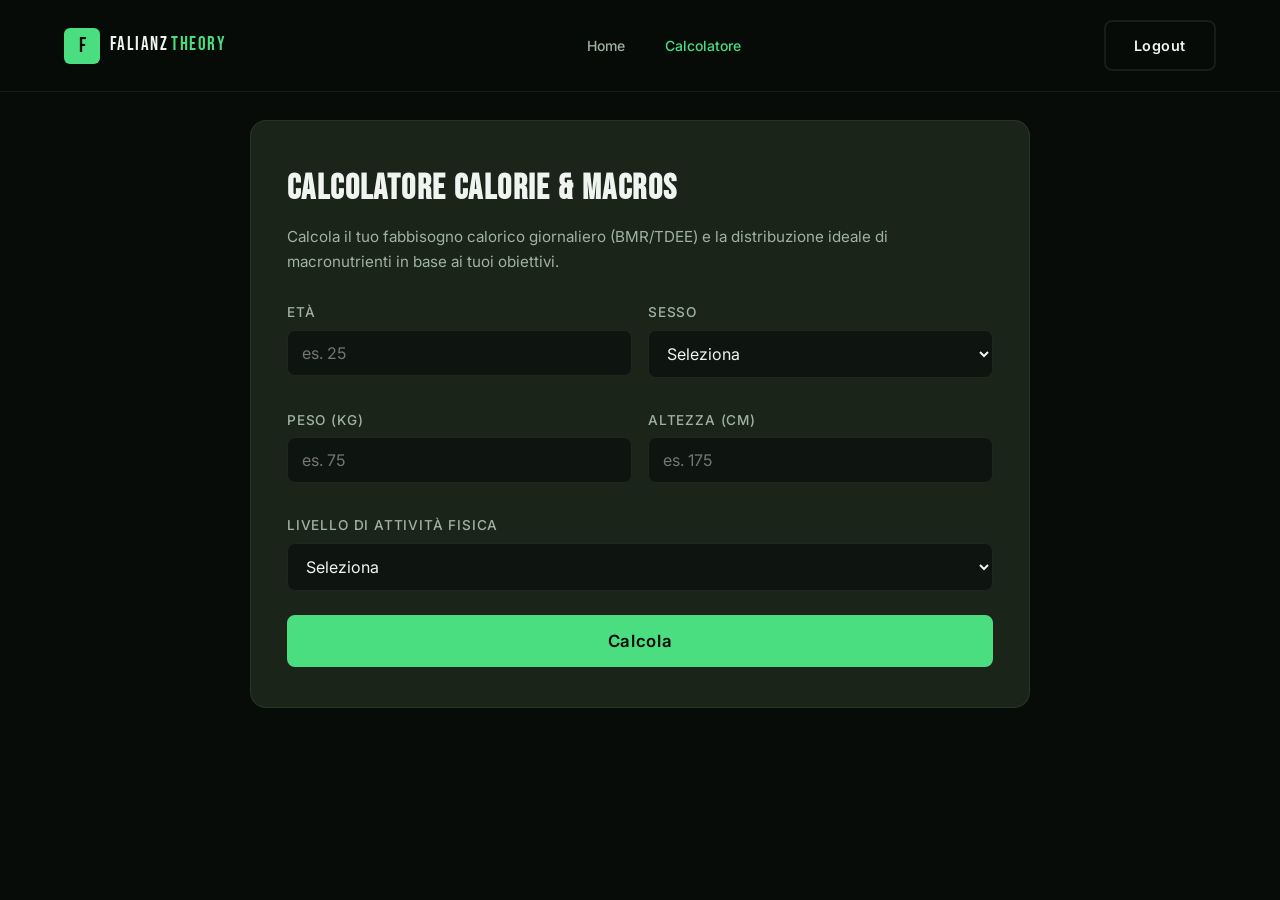
==== calcolatore.html @ c1ad94a3 "fix" ====
<!doctype html>
<html lang="it">
  <head>
    <meta charset="UTF-8" />
    <meta name="viewport" content="width=device-width, initial-scale=1.0" />
    <link rel="preconnect" href="https://fonts.googleapis.com" />
    <link rel="preconnect" href="https://fonts.gstatic.com" crossorigin />
    <link href="https://fonts.googleapis.com/css2?family=Bebas+Neue&family=Inter:wght@300;400;500;600;700&display=swap" rel="stylesheet" />
    <link rel="stylesheet" href="style.css" />
    <link rel="stylesheet" href="calcolatore.css" />
    <title>Calcolatore Calorie — Falianz Theory</title>
  </head>
  <body>
    <nav class="nav">
      <div class="nav__logo">
        <span class="nav__logo-mark">F</span>
        <span class="nav__logo-text">FALIANZ<em>THEORY</em></span>
      </div>
      <ul class="nav__links">
        <li><a href="index.php">Home</a></li>
        <li><a href="calcolatore.html" class="nav__link--active">Calcolatore</a></li>
      </ul>
      <a href="logout.php" class="btn btn--outline">Logout</a>
    </nav>

    <!-- MAIN -->
    <main class="calc-main">
      <div class="calc-container">
        <div class="calc-card">
          <h1 class="calc-title">Calcolatore Calorie &amp; Macros</h1>
          <p class="calc-desc">Calcola il tuo fabbisogno calorico giornaliero (BMR/TDEE) e la distribuzione ideale di macronutrienti in base ai tuoi obiettivi.</p>

          <form id="calcForm" class="calc-form">
            <div class="form-row">
              <div class="form-group">
                <label for="eta">Età</label>
                <input type="number" id="eta" name="eta" min="10" max="120" required placeholder="es. 25" />
              </div>
              <div class="form-group">
                <label for="sesso">Sesso</label>
                <select id="sesso" name="sesso" required>
                  <option value="">Seleziona</option>
                  <option value="maschio">Maschio</option>
                  <option value="femmina">Femmina</option>
                </select>
              </div>
            </div>

            <div class="form-row">
              <div class="form-group">
                <label for="peso">Peso (kg)</label>
                <input type="number" id="peso" name="peso" min="20" max="400" step="0.1" required placeholder="es. 75" />
              </div>
              <div class="form-group">
                <label for="altezza">Altezza (cm)</label>
                <input type="number" id="altezza" name="altezza" min="100" max="250" step="1" required placeholder="es. 175" />
              </div>
            </div>

            <div class="form-group">
              <label for="attivita">Livello di attività fisica</label>
              <select id="attivita" name="attivita" required>
                <option value="">Seleziona</option>
                <option value="1.2">Sedentario (poco o nessun esercizio)</option>
                <option value="1.375">Leggero (1-3 gg/settimana)</option>
                <option value="1.55">Moderato (3-5 gg/settimana)</option>
                <option value="1.725">Intenso (6-7 gg/settimana)</option>
                <option value="1.9">Molto intenso (lavoro fisico + training)</option>
              </select>
            </div>

            <button type="submit" class="btn btn--primary calc-submit">Calcola</button>
          </form>
        </div>

        <!-- RISULTATI -->
        <div id="risultati" class="calc-results">
          <div class="result-kpi">
            <div class="kpi-card">
              <span class="kpi-label">BMR</span>
              <span class="kpi-value" id="bmrVal">—</span>
              <span class="kpi-unit">kcal</span>
            </div>
            <div class="kpi-card">
              <span class="kpi-label">TDEE</span>
              <span class="kpi-value" id="tdeeVal">—</span>
              <span class="kpi-unit">kcal</span>
            </div>
          </div>

          <div class="macro-section">
            <h2 class="macro-title">Distribuzione raccomandata</h2>
            <div class="macro-bar-group">
              <div class="macro-bar">
                <span class="macro-bar__label">Proteine</span>
                <div class="macro-track">
                  <div class="macro-fill macro-fill--pro" id="proFill" style="width:0%"></div>
                </div>
                <span class="macro-bar__val" id="proVal">0 g</span>
              </div>
              <div class="macro-bar">
                <span class="macro-bar__label">Grassi</span>
                <div class="macro-track">
                  <div class="macro-fill macro-fill--fat" id="fatFill" style="width:0%"></div>
                </div>
                <span class="macro-bar__val" id="fatVal">0 g</span>
              </div>
              <div class="macro-bar">
                <span class="macro-bar__label">Carboidrati</span>
                <div class="macro-track">
                  <div class="macro-fill macro-fill--carbs" id="carbsFill" style="width:0%"></div>
                </div>
                <span class="macro-bar__val" id="carbsVal">0 g</span>
              </div>
            </div>
          </div>
        </div>
      </div>
    </main>

    <script src="calcolatore.js"></script>
  </body>
</html>
---- style.css ----
:root {
  --green:        #4ade80;
  --green-dark:   #16a34a;
  --green-dim:    rgba(74, 222, 128, 0.12);
  --gold:         #f59e0b;
  --gold-dim:     rgba(245, 158, 11, 0.15);
  --bg:           #080c09;
  --bg-2:         #0e1410;
  --bg-3:         #141d15;
  --surface:      #1a2419;
  --surface-2:    #1f2d21;
  --border:       rgba(255,255,255,0.07);
  --text:         #f0f4f1;
  --text-2:       #9fb3a1;
  --text-3:       #5c7360;
  --font-display: 'Bebas Neue', sans-serif;
  --font-body:    'Inter', system-ui, sans-serif;
  --radius:       16px;
  --radius-sm:    8px;
  --ease:         cubic-bezier(0.25, 0.46, 0.45, 0.94);
}

/* ── RESET ───────────────────────────────────────────── */
*, *::before, *::after { box-sizing: border-box; margin: 0; padding: 0; }

html { scroll-behavior: smooth; }

body {
  font-family: var(--font-body);
  background: var(--bg);
  color: var(--text);
  line-height: 1.6;
  -webkit-font-smoothing: antialiased;
}

img { display: block; width: 100%; height: 100%; object-fit: cover; }

ul { list-style: none; }

a { text-decoration: none; color: inherit; }


.text-accent { color: var(--green); }

.label {
  display: inline-block;
  font-size: 0.75rem;
  font-weight: 600;
  letter-spacing: 0.18em;
  text-transform: uppercase;
  color: var(--green);
  margin-bottom: 1rem;
}


.btn {
  display: inline-flex;
  align-items: center;
  justify-content: center;
  gap: 0.5rem;
  padding: 0.75rem 1.75rem;
  border-radius: var(--radius-sm);
  font-family: var(--font-body);
  font-size: 0.9rem;
  font-weight: 600;
  letter-spacing: 0.04em;
  cursor: pointer;
  transition: all 0.25s var(--ease);
  white-space: nowrap;
  border: 2px solid transparent;
}

.btn--primary {
  background: var(--green);
  color: #060a07;
  border-color: var(--green);
}
.btn--primary:hover {
  background: #22c55e;
  border-color: #22c55e;
  transform: translateY(-2px);
  box-shadow: 0 8px 24px rgba(74, 222, 128, 0.35);
}

.btn--outline {
  background: transparent;
  color: var(--text);
  border-color: var(--border);
}
.btn--outline:hover {
  border-color: var(--green);
  color: var(--green);
  transform: translateY(-2px);
}

.btn--ghost {
  background: rgba(255,255,255,0.06);
  color: var(--text);
  border-color: transparent;
  backdrop-filter: blur(8px);
}
.btn--ghost:hover {
  background: rgba(255,255,255,0.12);
  transform: translateY(-2px);
}


.nav {
  position: fixed;
  top: 0;
  left: 0;
  right: 0;
  z-index: 100;
  display: flex;
  align-items: center;
  justify-content: space-between;
  padding: 1.25rem 5%;
  background: rgba(8, 12, 9, 0.7);
  backdrop-filter: blur(20px);
  border-bottom: 1px solid var(--border);
}

.nav__logo {
  display: flex;
  align-items: center;
  gap: 0.6rem;
}

.nav__logo-mark {
  display: flex;
  align-items: center;
  justify-content: center;
  width: 36px;
  height: 36px;
  background: var(--green);
  color: #060a07;
  font-family: var(--font-display);
  font-size: 1.3rem;
  border-radius: 6px;
  flex-shrink: 0;
}

.nav__logo-text {
  font-family: var(--font-display);
  font-size: 1.2rem;
  letter-spacing: 0.08em;
  color: var(--text);
}
.nav__logo-text em {
  font-style: normal;
  color: var(--green);
  margin-left: 0.15em;
}

.nav__links {
  display: flex;
  gap: 2.5rem;
}
.nav__links a {
  font-size: 0.875rem;
  font-weight: 500;
  color: var(--text-2);
  transition: color 0.2s;
}
.nav__links a:hover { color: var(--text); }
.nav__link--active { color: var(--green) !important; }


.hero {
  position: relative;
  min-height: 100vh;
  display: flex;
  flex-direction: column;
  justify-content: center;
  padding: 0 5%;
  overflow: hidden;
}

.hero__media {
  position: absolute;
  inset: 0;
  z-index: 0;
}

.hero__img {
  width: 100%;
  height: 100%;
  object-fit: cover;
  object-position: center 30%;
  transform: scale(1.04);
  animation: heroZoom 14s var(--ease) infinite alternate;
}

@keyframes heroZoom {
  from { transform: scale(1.04); }
  to   { transform: scale(1.12); }
}

.hero__overlay {
  position: absolute;
  inset: 0;
  background:
    linear-gradient(to right, rgba(8,12,9,0.92) 45%, rgba(8,12,9,0.3) 100%),
    linear-gradient(to top, rgba(8,12,9,0.8) 0%, transparent 50%);
}

.hero__content {
  position: relative;
  z-index: 1;
  max-width: 640px;
  padding-top: 6rem;
  animation: fadeUp 0.9s var(--ease) both;
}

@keyframes fadeUp {
  from { opacity: 0; transform: translateY(32px); }
  to   { opacity: 1; transform: translateY(0); }
}

.hero__eyebrow {
  font-size: 0.85rem;
  font-weight: 500;
  letter-spacing: 0.2em;
  text-transform: uppercase;
  color: var(--green);
  margin-bottom: 1rem;
}

.hero__title {
  font-family: var(--font-display);
  font-size: clamp(4rem, 9vw, 9rem);
  line-height: 0.9;
  letter-spacing: 0.02em;
  color: var(--text);
  margin-bottom: 1.5rem;
}

.hero__title--accent { color: var(--green); }

.hero__sub {
  font-size: 1.15rem;
  font-weight: 300;
  color: var(--text-2);
  line-height: 1.7;
  margin-bottom: 2.5rem;
}

.hero__actions {
  display: flex;
  gap: 1rem;
  flex-wrap: wrap;
}

.hero__stats {
  position: relative;
  z-index: 1;
  display: flex;
  align-items: center;
  gap: 2.5rem;
  margin-top: 5rem;
  padding: 1.5rem 2rem;
  background: rgba(14, 20, 16, 0.7);
  backdrop-filter: blur(16px);
  border: 1px solid var(--border);
  border-radius: var(--radius);
  width: fit-content;
  animation: fadeUp 0.9s 0.2s var(--ease) both;
}

.stat { display: flex; flex-direction: column; }

.stat__num {
  font-family: var(--font-display);
  font-size: 2.4rem;
  color: var(--text);
  line-height: 1;
}

.stat__label {
  font-size: 0.78rem;
  color: var(--text-3);
  letter-spacing: 0.06em;
  margin-top: 0.2rem;
}

.stat__divider {
  width: 1px;
  height: 40px;
  background: var(--border);
  flex-shrink: 0;
}


.about {
  padding: 7rem 5%;
  background: var(--bg-2);
}

.about__inner {
  max-width: 1200px;
  margin: 0 auto;
  display: grid;
  grid-template-columns: 1fr 1fr;
  gap: 5rem;
  align-items: start;
}

.about__title {
  font-family: var(--font-display);
  font-size: clamp(2.5rem, 4vw, 4.5rem);
  line-height: 1;
  letter-spacing: 0.02em;
  color: var(--text);
  margin-bottom: 1.25rem;
}

.about__text p {
  color: var(--text-2);
  font-size: 1.05rem;
  line-height: 1.8;
  max-width: 480px;
}

.about__pillars {
  display: flex;
  flex-direction: column;
  gap: 1.5rem;
}

.pillar {
  display: flex;
  flex-direction: column;
  gap: 0.4rem;
  padding: 1.5rem;
  background: var(--surface);
  border: 1px solid var(--border);
  border-radius: var(--radius);
  transition: border-color 0.3s, transform 0.3s var(--ease);
}
.pillar:hover {
  border-color: rgba(74, 222, 128, 0.3);
  transform: translateX(6px);
}

.pillar__icon {
  font-size: 1.1rem;
  color: var(--green);
  margin-bottom: 0.25rem;
}

.pillar h3 {
  font-size: 1.05rem;
  font-weight: 600;
  color: var(--text);
}

.pillar p {
  font-size: 0.9rem;
  color: var(--text-2);
  line-height: 1.6;
}


.pricing {
  padding: 7rem 5%;
  background: var(--bg);
}

.pricing__header {
  max-width: 600px;
  margin: 0 auto 4rem;
  text-align: center;
}

.pricing__title {
  font-family: var(--font-display);
  font-size: clamp(2.8rem, 5vw, 5rem);
  line-height: 1;
  letter-spacing: 0.02em;
  color: var(--text);
  margin-bottom: 1rem;
}

.pricing__sub {
  color: var(--text-2);
  font-size: 1rem;
  line-height: 1.7;
}

.cards {
  max-width: 1100px;
  margin: 0 auto;
  display: grid;
  grid-template-columns: repeat(3, 1fr);
  gap: 1.5rem;
  align-items: center;
}


.card {
  position: relative;
  background: var(--surface);
  border: 1px solid var(--border);
  border-radius: var(--radius);
  padding: 2.5rem 2rem;
  display: flex;
  flex-direction: column;
  gap: 1rem;
  overflow: hidden;
  transition: transform 0.35s var(--ease), border-color 0.35s, box-shadow 0.35s;
}
.card:hover {
  transform: translateY(-6px);
  border-color: rgba(74, 222, 128, 0.25);
  box-shadow: 0 20px 60px rgba(0,0,0,0.5);
}

.card--featured {
  background: linear-gradient(160deg, #142318 0%, #0e1c11 100%);
  border-color: rgba(74, 222, 128, 0.4);
  transform: scale(1.04);
  box-shadow: 0 0 0 1px rgba(74, 222, 128, 0.2), 0 24px 64px rgba(0,0,0,0.6);
}
.card--featured:hover {
  transform: scale(1.04) translateY(-6px);
  border-color: var(--green);
  box-shadow: 0 0 0 1px var(--green), 0 32px 80px rgba(0,0,0,0.6);
}

.card__glow {
  position: absolute;
  top: -60px;
  right: -60px;
  width: 200px;
  height: 200px;
  background: radial-gradient(circle, rgba(74, 222, 128, 0.18) 0%, transparent 70%);
  pointer-events: none;
}

.card__badge {
  display: inline-block;
  align-self: flex-start;
  font-size: 0.7rem;
  font-weight: 700;
  letter-spacing: 0.12em;
  text-transform: uppercase;
  padding: 0.3rem 0.75rem;
  border-radius: 100px;
}
.card__badge--neutral {
  background: rgba(255,255,255,0.07);
  color: var(--text-2);
}
.card__badge--green {
  background: var(--green-dim);
  color: var(--green);
  border: 1px solid rgba(74, 222, 128, 0.3);
}
.card__badge--gold {
  background: var(--gold-dim);
  color: var(--gold);
  border: 1px solid rgba(245, 158, 11, 0.3);
}

.card__period {
  font-family: var(--font-display);
  font-size: 1.8rem;
  letter-spacing: 0.06em;
  color: var(--text);
}


.card__price {
  display: flex;
  align-items: flex-end;
  gap: 0.15rem;
  line-height: 1;
}
.card__currency {
  font-size: 1.4rem;
  font-weight: 600;
  color: var(--text-2);
  margin-bottom: 0.4rem;
}
.card__amount {
  font-family: var(--font-display);
  font-size: 5rem;
  color: var(--text);
  letter-spacing: -0.02em;
}
.card__freq {
  font-size: 0.9rem;
  color: var(--text-3);
  margin-bottom: 0.7rem;
}


.card__saving {
  font-size: 0.78rem;
  font-weight: 600;
  color: var(--green);
  background: var(--green-dim);
  border-radius: 100px;
  padding: 0.25rem 0.75rem;
  align-self: flex-start;
}


.card__desc {
  font-size: 0.875rem;
  color: var(--text-2);
  line-height: 1.6;
  padding-bottom: 0.5rem;
  border-bottom: 1px solid var(--border);
}


.card__features {
  display: flex;
  flex-direction: column;
  gap: 0.65rem;
  flex: 1;
}
.card__features li {
  font-size: 0.875rem;
  color: var(--text);
  display: flex;
  align-items: center;
  gap: 0.6rem;
}
.card__features li.muted { color: var(--text-3); }

.check {
  color: var(--green);
  font-size: 0.85rem;
  flex-shrink: 0;
}
.cross {
  color: var(--text-3);
  font-size: 0.85rem;
  flex-shrink: 0;
}

.card__btn {
  width: 100%;
  margin-top: 0.5rem;
}

.pricing__note {
  text-align: center;
  margin-top: 3rem;
  font-size: 0.8rem;
  color: var(--text-3);
  letter-spacing: 0.04em;
}


.gallery {
  display: grid;
  grid-template-columns: repeat(4, 1fr);
  height: 320px;
}

.gallery__item {
  position: relative;
  overflow: hidden;
  cursor: pointer;
}

.gallery__item img {
  transition: transform 0.6s var(--ease);
}
.gallery__item:hover img {
  transform: scale(1.08);
}

.gallery__caption {
  position: absolute;
  bottom: 0;
  left: 0;
  right: 0;
  padding: 2rem 1.25rem 1.25rem;
  background: linear-gradient(to top, rgba(8,12,9,0.9) 0%, transparent 100%);
  font-size: 0.875rem;
  font-weight: 600;
  letter-spacing: 0.06em;
  text-transform: uppercase;
  color: var(--text);
  transform: translateY(4px);
  transition: transform 0.3s var(--ease);
}
.gallery__item:hover .gallery__caption {
  transform: translateY(0);
  color: var(--green);
}


.cta-band {
  padding: 7rem 5%;
  background: var(--bg-2);
  text-align: center;
}

.cta-band__inner {
  max-width: 700px;
  margin: 0 auto;
}

.cta-band__title {
  font-family: var(--font-display);
  font-size: clamp(3rem, 6vw, 6rem);
  line-height: 1;
  letter-spacing: 0.02em;
  color: var(--text);
  margin-bottom: 1.25rem;
}

.cta-band__inner > p {
  color: var(--text-2);
  font-size: 1.05rem;
  margin-bottom: 2.5rem;
}

.cta-band__actions {
  display: flex;
  gap: 1rem;
  justify-content: center;
  flex-wrap: wrap;
}

.footer {
  background: var(--bg-3);
  border-top: 1px solid var(--border);
  padding: 4rem 5% 2rem;
}

.footer__top {
  max-width: 1200px;
  margin: 0 auto;
  display: flex;
  justify-content: space-between;
  gap: 3rem;
  padding-bottom: 3rem;
  border-bottom: 1px solid var(--border);
}

.footer__brand {
  display: flex;
  flex-direction: column;
  gap: 1rem;
  max-width: 280px;
}

.footer__logo {
  display: flex;
  align-items: center;
  gap: 0.6rem;
}

.footer__brand p {
  font-size: 0.875rem;
  color: var(--text-3);
  line-height: 1.7;
}

.footer__links {
  display: flex;
  gap: 5rem;
}

.footer__col {
  display: flex;
  flex-direction: column;
  gap: 0.75rem;
}

.footer__col h4 {
  font-size: 0.8rem;
  font-weight: 700;
  letter-spacing: 0.12em;
  text-transform: uppercase;
  color: var(--text-2);
  margin-bottom: 0.25rem;
}

.footer__col a {
  font-size: 0.875rem;
  color: var(--text-3);
  transition: color 0.2s;
}
.footer__col a:hover { color: var(--green); }

.footer__bottom {
  max-width: 1200px;
  margin: 0 auto;
  padding-top: 2rem;
  display: flex;
  justify-content: space-between;
  align-items: center;
  gap: 1rem;
  flex-wrap: wrap;
}

.footer__bottom p {
  font-size: 0.78rem;
  color: var(--text-3);
}

@media (max-width: 1024px) {
  .cards {
    grid-template-columns: 1fr;
    max-width: 420px;
  }

  .card--featured { transform: none; }
  .card--featured:hover { transform: translateY(-6px); }

  .about__inner { grid-template-columns: 1fr; gap: 3rem; }

  .gallery { grid-template-columns: repeat(2, 1fr); height: 480px; }

  .footer__top { flex-direction: column; }
  .footer__links { gap: 3rem; }
}

@media (max-width: 768px) {
  .nav__links { display: none; }

  .hero__stats {
    flex-direction: column;
    align-items: flex-start;
    gap: 1.25rem;
    width: 100%;
    max-width: 340px;
  }
  .stat__divider { width: 100%; height: 1px; }

  .gallery { grid-template-columns: 1fr 1fr; height: 400px; }

  .footer__links { flex-direction: column; gap: 2rem; }
  .footer__bottom { flex-direction: column; text-align: center; }
}

@media (max-width: 480px) {
  .gallery { grid-template-columns: 1fr; height: auto; }
  .gallery__item { height: 200px; }
  .hero__actions { flex-direction: column; }
  .cta-band__actions { flex-direction: column; align-items: center; }
}
---- calcolatore.css ----
.calc-main {
  padding: 120px 24px 60px;
  min-height: 100vh;
  display: flex;
  align-items: flex-start;
  justify-content: center;
}

.calc-container {
  width: 100%;
  max-width: 780px;
}

.calc-card {
  background: var(--surface);
  border: 1px solid var(--border);
  border-radius: var(--radius);
  padding: 40px 36px;
  margin-bottom: 32px;
}

.calc-title {
  font-family: var(--font-display);
  font-size: 2.2rem;
  letter-spacing: 0.04em;
  color: var(--text);
  margin-bottom: 8px;
}

.calc-desc {
  color: var(--text-2);
  font-size: 0.95rem;
  margin-bottom: 28px;
  line-height: 1.6;
}

.calc-form .form-row {
  display: flex;
  gap: 16px;
  margin-bottom: 16px;
}

.calc-form .form-row .form-group {
  flex: 1;
}

.calc-form .form-group {
  margin-bottom: 16px;
}

.calc-form label {
  display: block;
  font-size: 0.85rem;
  font-weight: 500;
  color: var(--text-2);
  margin-bottom: 6px;
  text-transform: uppercase;
  letter-spacing: 0.06em;
}

.calc-form input,
.calc-form select {
  width: 100%;
  padding: 12px 14px;
  background: var(--bg-2);
  border: 1px solid var(--border);
  border-radius: var(--radius-sm);
  color: var(--text);
  font-size: 1rem;
  font-family: var(--font-body);
  transition: border-color 0.2s;
  box-sizing: border-box;
}

.calc-form input:focus,
.calc-form select:focus {
  outline: none;
  border-color: var(--green);
}

.calc-submit {
  width: 100%;
  margin-top: 8px;
  font-size: 1.05rem;
  padding: 14px;
}

/* KPI cards */
.result-kpi {
  display: flex;
  gap: 16px;
  margin-bottom: 32px;
}

.kpi-card {
  flex: 1;
  background: var(--surface);
  border: 1px solid var(--border);
  border-radius: var(--radius);
  padding: 28px 24px;
  text-align: center;
  transition: transform 0.2s var(--ease);
}

.kpi-card:hover {
  transform: translateY(-4px);
}

.kpi-label {
  display: block;
  font-size: 0.8rem;
  font-weight: 600;
  color: var(--text-3);
  text-transform: uppercase;
  letter-spacing: 0.1em;
  margin-bottom: 8px;
}

.kpi-value {
  display: block;
  font-family: var(--font-display);
  font-size: 3rem;
  color: var(--green);
  letter-spacing: 0.03em;
  line-height: 1;
  transition: all 0.6s var(--ease);
}

.kpi-unit {
  display: block;
  font-size: 0.85rem;
  color: var(--text-3);
  margin-top: 4px;
}

/* Macro section */
.macro-section {
  background: var(--surface);
  border: 1px solid var(--border);
  border-radius: var(--radius);
  padding: 32px 36px;
}

.macro-title {
  font-family: var(--font-display);
  font-size: 1.4rem;
  letter-spacing: 0.04em;
  color: var(--text);
  margin-bottom: 24px;
}

.macro-bar-group {
  display: flex;
  flex-direction: column;
  gap: 20px;
}

.macro-bar {
  display: grid;
  grid-template-columns: 120px 1fr 70px;
  align-items: center;
  gap: 16px;
}

.macro-bar__label {
  font-size: 0.9rem;
  font-weight: 500;
  color: var(--text-2);
}

.macro-track {
  height: 10px;
  background: var(--bg-2);
  border-radius: 99px;
  overflow: hidden;
}

.macro-fill {
  height: 100%;
  border-radius: 99px;
  transition: width 0.8s var(--ease);
}

.macro-fill--pro { background: #4ade80; }
.macro-fill--fat { background: #f59e0b; }
.macro-fill--carbs { background: #60a5fa; }

.macro-bar__val {
  font-size: 0.95rem;
  font-weight: 600;
  color: var(--text);
  text-align: right;
}

/* Results container - hidden by default */
.calc-results {
  display: none;
}

.calc-results.visible {
  display: block;
}

/* ── RESPONSIVE ── */
@media (max-width: 600px) {
  .calc-card {
    padding: 28px 20px;
  }

  .calc-title {
    font-size: 1.6rem;
  }

  .calc-form .form-row {
    flex-direction: column;
    gap: 0;
  }

  .result-kpi {
    flex-direction: column;
    gap: 12px;
  }

  .kpi-value {
    font-size: 2.4rem;
  }

  .macro-bar {
    grid-template-columns: 90px 1fr 60px;
    gap: 10px;
  }

  .macro-section {
    padding: 24px 20px;
  }
}
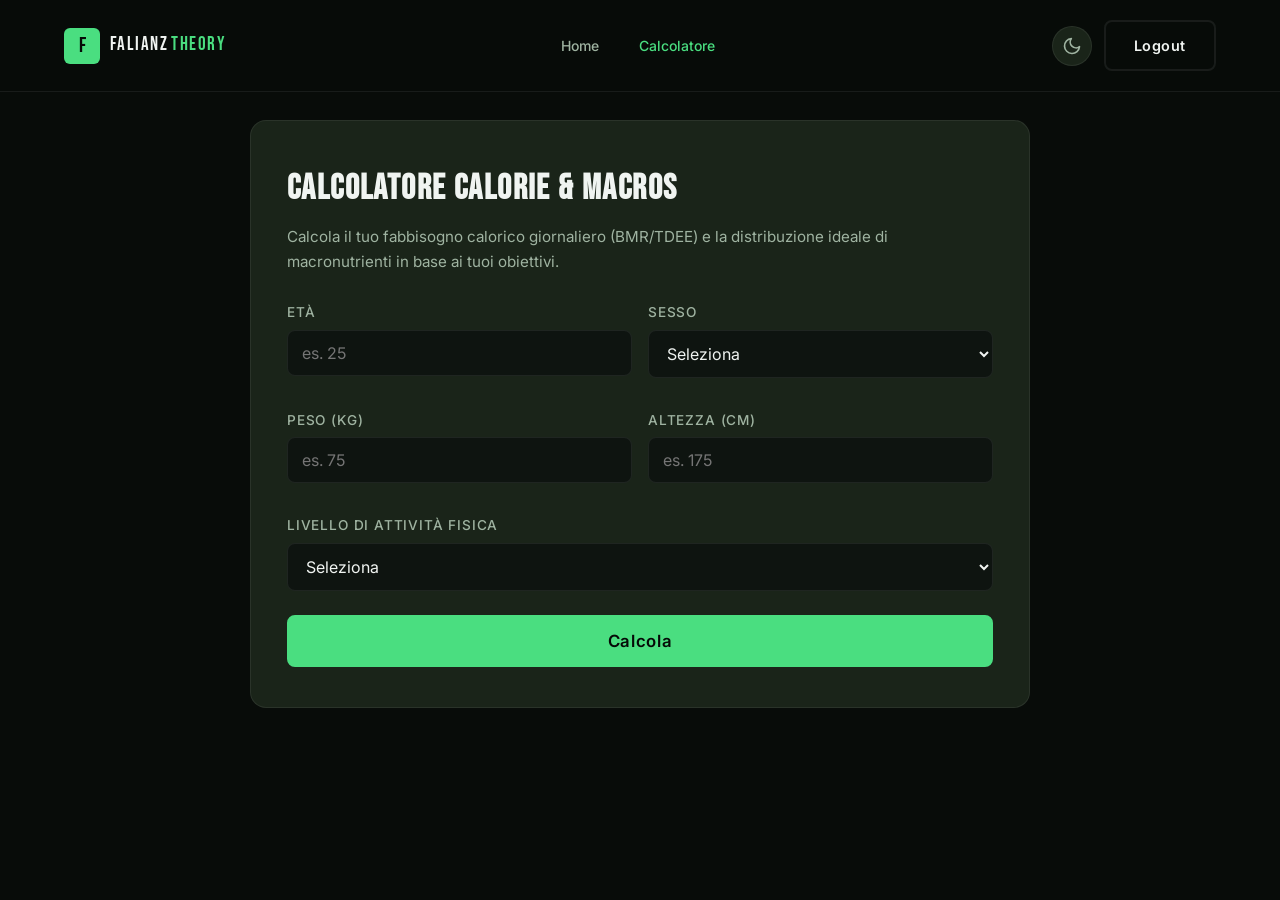
==== commit 0b52b75a: "compleated" ====
--- a/calcolatore.html
+++ b/calcolatore.html
@@ -20,7 +20,13 @@
         <li><a href="index.php">Home</a></li>
         <li><a href="calcolatore.html" class="nav__link--active">Calcolatore</a></li>
       </ul>
-      <a href="logout.php" class="btn btn--outline">Logout</a>
+      <div style="display:flex;align-items:center;gap:0.75rem">
+        <button class="theme-toggle" aria-label="Cambia tema" title="Cambia tema">
+          <svg class="theme-toggle__icon theme-toggle__icon--sun" viewBox="0 0 24 24" fill="none" stroke="currentColor" stroke-width="2" stroke-linecap="round" stroke-linejoin="round"><circle cx="12" cy="12" r="5"/><path d="M12 1v2M12 21v2M4.22 4.22l1.42 1.42M18.36 18.36l1.42 1.42M1 12h2M21 12h2M4.22 19.78l1.42-1.42M18.36 5.64l1.42-1.42"/></svg>
+          <svg class="theme-toggle__icon theme-toggle__icon--moon" viewBox="0 0 24 24" fill="none" stroke="currentColor" stroke-width="2" stroke-linecap="round" stroke-linejoin="round"><path d="M21 12.79A9 9 0 1 1 11.21 3 7 7 0 0 0 21 12.79z"/></svg>
+        </button>
+        <a href="logout.php" class="btn btn--outline">Logout</a>
+      </div>
     </nav>
 
     <!-- MAIN -->
@@ -119,5 +125,6 @@
     </main>
 
     <script src="calcolatore.js"></script>
+  <script src="theme.js"></script>
   </body>
 </html>
--- a/style.css
+++ b/style.css
@@ -748,3 +748,89 @@
   .hero__actions { flex-direction: column; }
   .cta-band__actions { flex-direction: column; align-items: center; }
 }
+
+/* ── THEME TOGGLE ────────────────────────────────────── */
+.theme-toggle {
+  display: flex;
+  align-items: center;
+  justify-content: center;
+  width: 40px;
+  height: 40px;
+  border: 1px solid var(--border);
+  border-radius: 50%;
+  background: var(--surface);
+  color: var(--text-2);
+  cursor: pointer;
+  transition: all 0.25s var(--ease);
+  flex-shrink: 0;
+}
+.theme-toggle:hover {
+  border-color: var(--green);
+  color: var(--green);
+  transform: translateY(-2px);
+}
+.theme-toggle__icon {
+  width: 20px;
+  height: 20px;
+}
+.theme-toggle__icon--sun {
+  display: none;
+}
+.theme-toggle__icon--moon {
+  display: block;
+}
+[data-theme="light"] .theme-toggle__icon--sun {
+  display: block;
+}
+[data-theme="light"] .theme-toggle__icon--moon {
+  display: none;
+}
+
+/* ── LIGHT THEME ─────────────────────────────────────── */
+[data-theme="light"] {
+  --bg:           #f5f8f5;
+  --bg-2:         #eef3ef;
+  --bg-3:         #e8ede9;
+  --surface:      #ffffff;
+  --surface-2:    #f0f4f1;
+  --border:       rgba(0,0,0,0.1);
+  --text:         #1a1f1c;
+  --text-2:       #3d4540;
+  --text-3:       #7a8a7e;
+}
+[data-theme="light"] body {
+  background: var(--bg);
+  color: var(--text);
+}
+[data-theme="light"] .nav {
+  background: rgba(245, 248, 245, 0.85);
+  border-bottom-color: var(--border);
+}
+[data-theme="light"] .hero__overlay {
+  background:
+    linear-gradient(to right, rgba(245,248,245,0.92) 45%, rgba(245,248,245,0.3) 100%),
+    linear-gradient(to top, rgba(245,248,245,0.8) 0%, transparent 50%);
+}
+[data-theme="light"] .hero__stats {
+  background: rgba(238, 243, 239, 0.85);
+}
+[data-theme="light"] .btn--ghost {
+  background: rgba(0,0,0,0.05);
+  color: var(--text);
+}
+[data-theme="light"] .btn--ghost:hover {
+  background: rgba(0,0,0,0.1);
+}
+[data-theme="light"] .card__badge--neutral {
+  background: rgba(0,0,0,0.05);
+  color: var(--text-2);
+}
+[data-theme="light"] .card--featured {
+  background: linear-gradient(160deg, #edf7ee 0%, #e0efe3 100%);
+}
+[data-theme="light"] .pillar:hover {
+  border-color: rgba(74, 222, 128, 0.5);
+}
+[data-theme="light"] .gallery__caption {
+  background: linear-gradient(to top, rgba(245,248,245,0.92) 0%, transparent 100%);
+}
--- a/calcolatore.css
+++ b/calcolatore.css
@@ -5,6 +5,7 @@
   align-items: flex-start;
   justify-content: center;
 }
+
 
 .calc-container {
   width: 100%;
